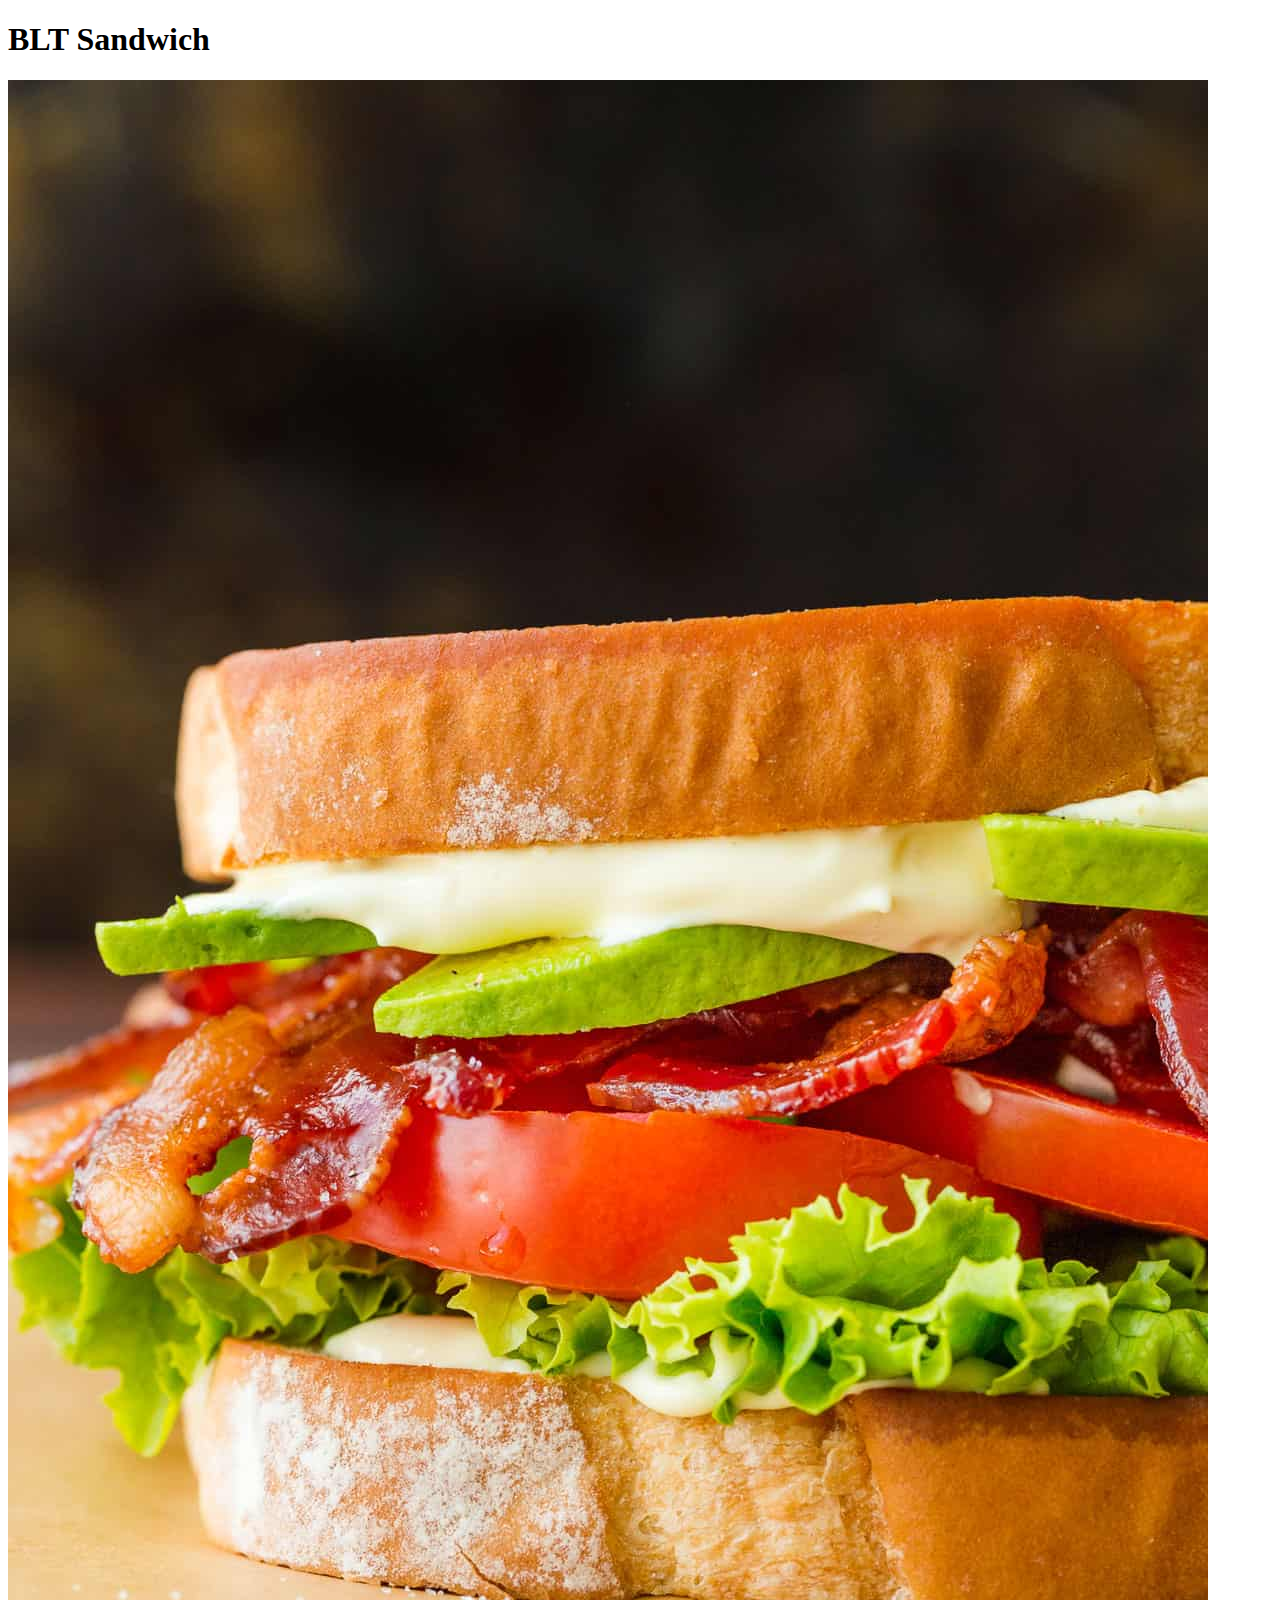
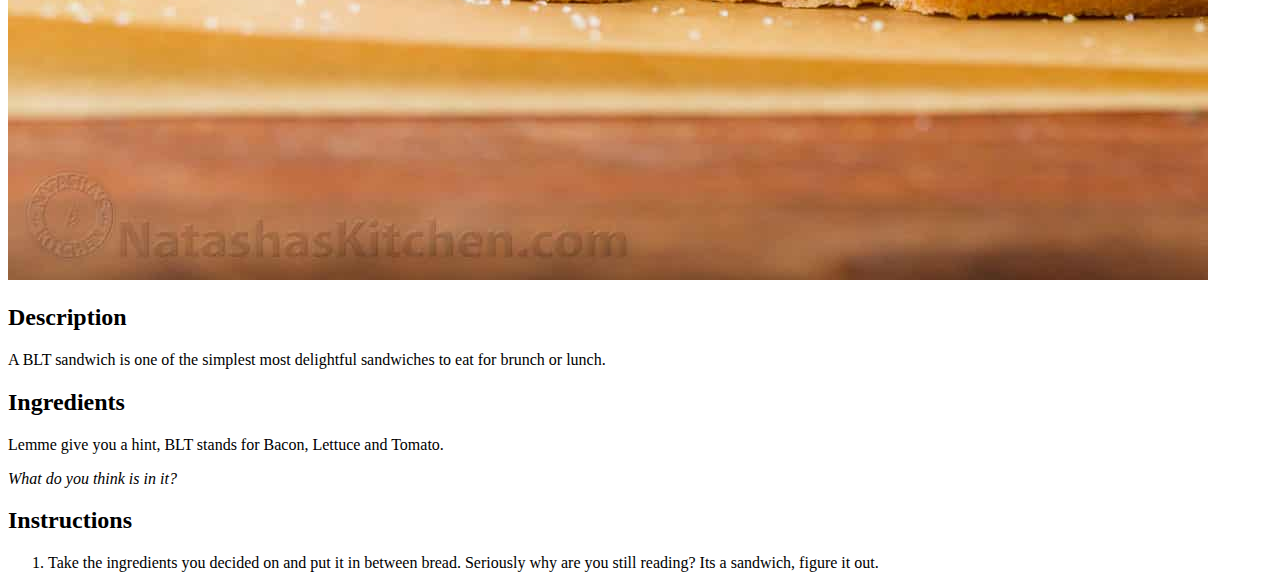
==== recipes/blt-sandwich.html @ 7b09d6de "Commited eggs benedict and blt recipes to homepage" ====
<!DOCTYPE html>
<html lang="en">
    <head>
        <meta charset="utf-8">
        <title>BLT Sandwich</title>
    </head>
    <body>
        <li><h1>BLT Sandwich</h1></li>
        <li><img src="../images/BLT.jpg" alt="BLT"></li>
        <li><h2>Description</h2></li>
        <li><p>A BLT sandwich is one of the simplest most delightful sandwiches to eat for brunch or lunch.</p></li>
        <li><h2>Ingredients</h2></li>
        <li><p>Lemme give you a hint, BLT stands for Bacon, Lettuce and Tomato.</p></li>
        <li><em>What do you think is in it?</em></li>
        <li><h2>Instructions</h2></li>
        <ol><li>Take the ingredients you decided on and put it in between bread. Seriously why are you still reading? Its a sandwich, figure it out.</li>
        </ol>
    </body>
</html>
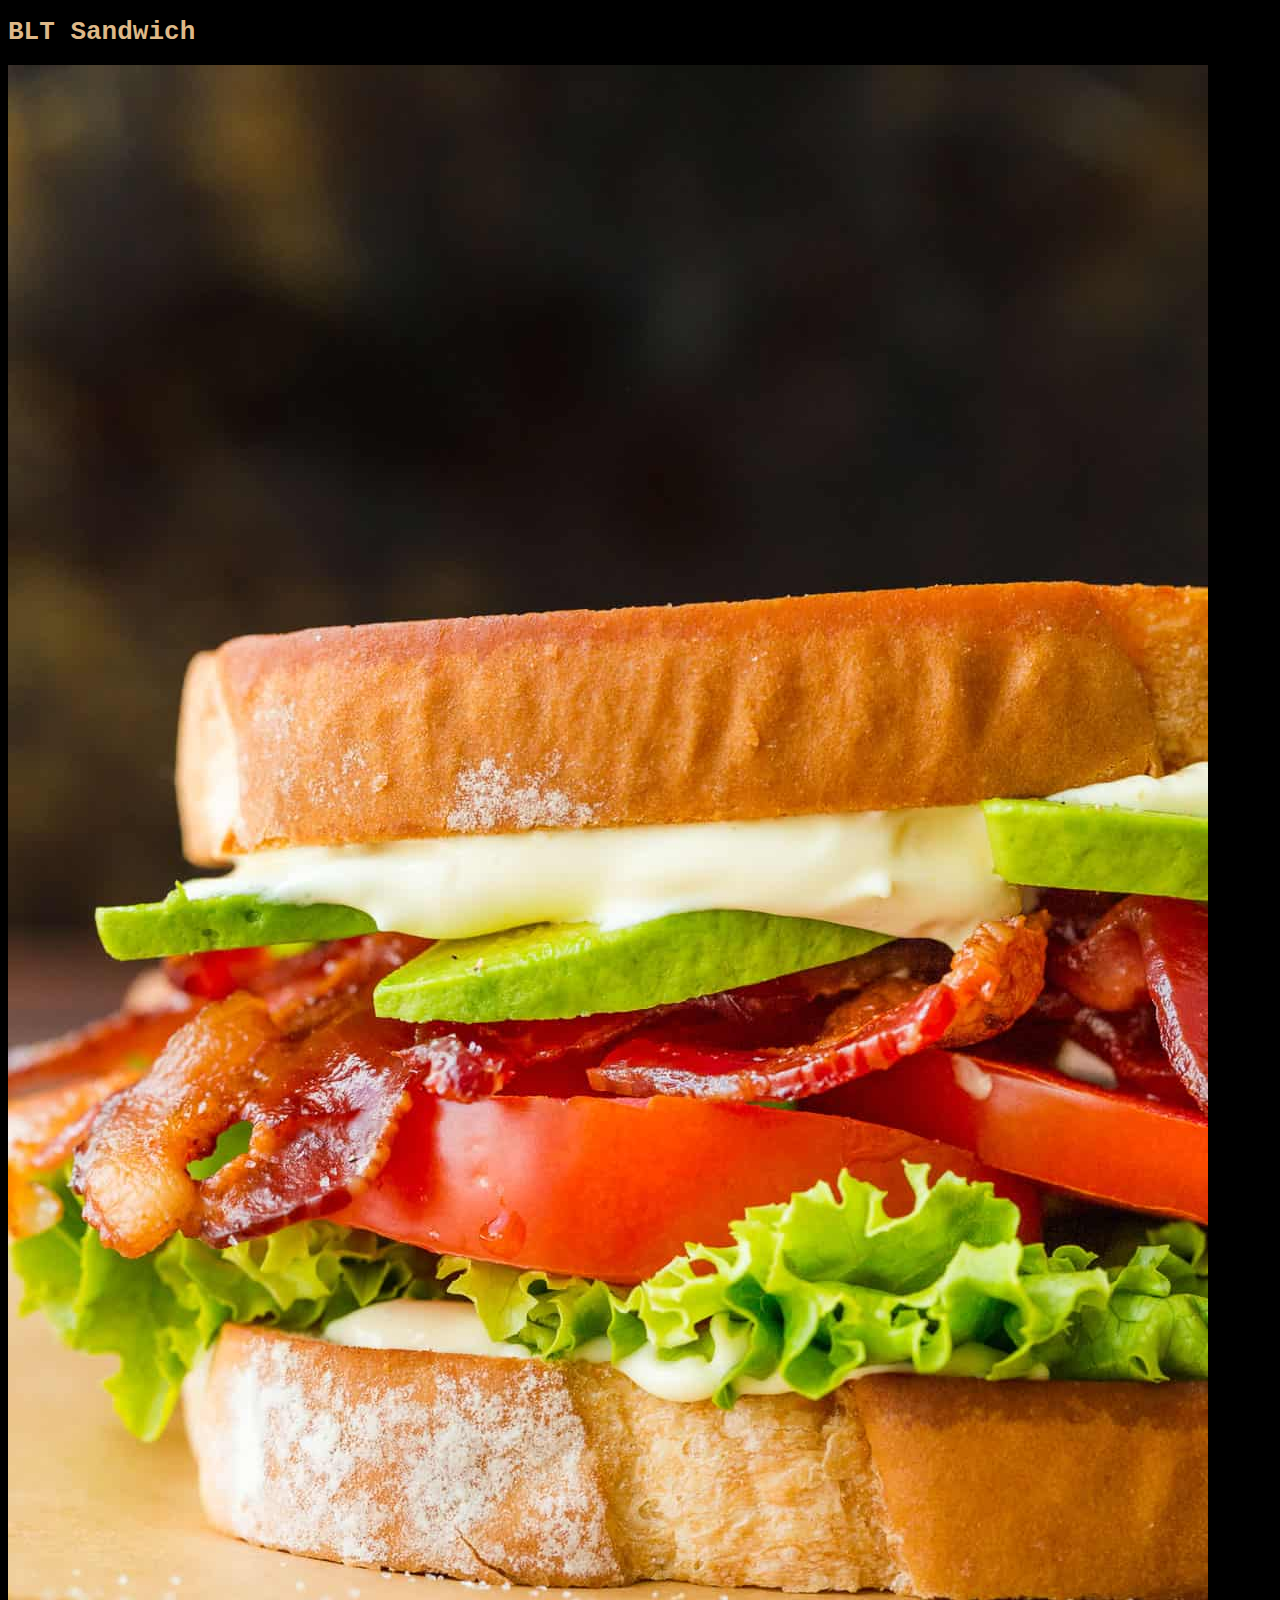
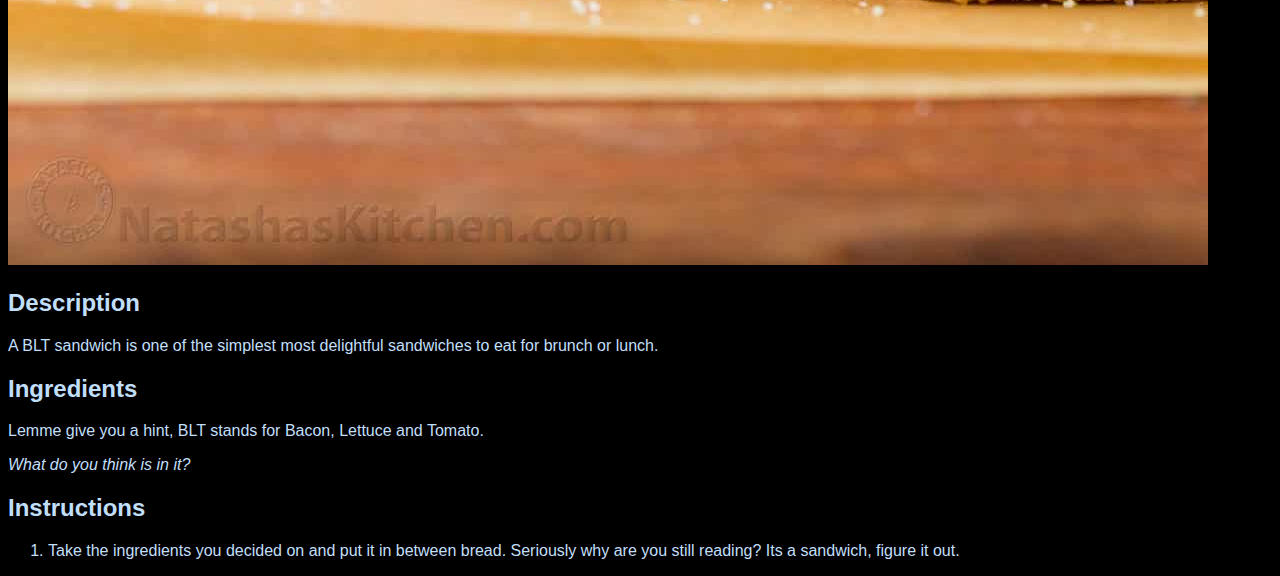
==== commit 7f81bd00: "Added styles to site" ====
--- a/recipes/blt-sandwich.html
+++ b/recipes/blt-sandwich.html
@@ -4,6 +4,7 @@
         <meta charset="utf-8">
         <title>BLT Sandwich</title>
     </head>
+    <link rel="stylesheet" href="../styles.css">
     <body>
         <li><h1>BLT Sandwich</h1></li>
         <li><img src="../images/BLT.jpg" alt="BLT"></li>
--- a/styles.css
+++ b/styles.css
@@ -0,0 +1,15 @@
+* {
+    font-family:'Trebuchet MS', 'Lucida Sans Unicode', 'Lucida Grande', 'Lucida Sans', Arial, sans-serif;
+    background-color:black;
+    color: rgb(193, 223, 249);
+}
+
+a {
+    margin-left: auto;
+    font-weight: 1000;
+}
+
+h1{
+    color: burlywood;
+    font-family:monospace;
+}